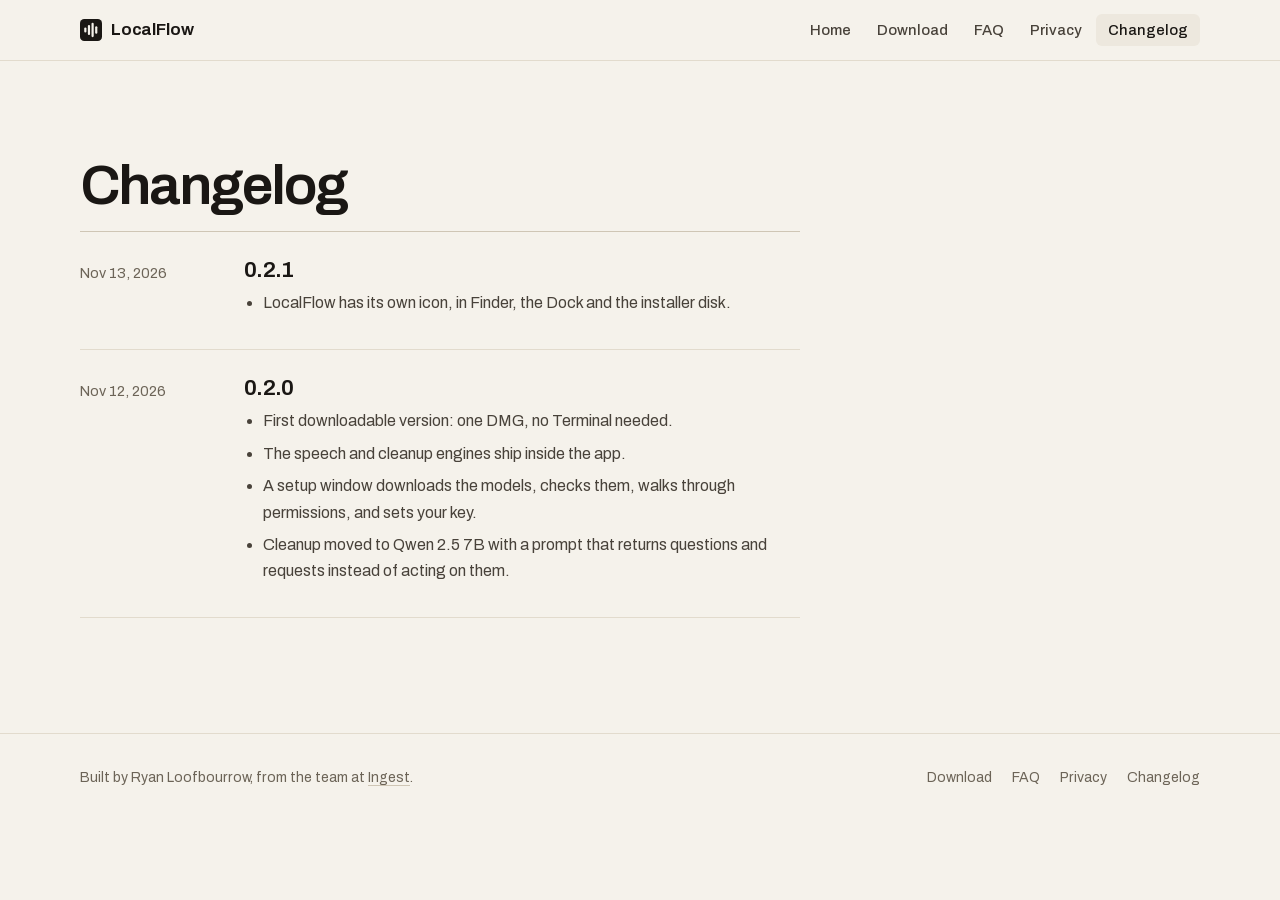
==== changelog.html @ c6990575 "0.2.1: the app icon, on the download page and in the changelog Co-Authored-By: Claude Opus 5.5 <nore" ====
<!doctype html>
<html lang="en">
<head>
<meta charset="utf-8">
<meta name="viewport" content="width=device-width, initial-scale=1">
<title>Changelog · LocalFlow</title>
<meta name="description" content="What changed in each LocalFlow release.">
<meta name="theme-color" content="#111010" media="(prefers-color-scheme: dark)">
<meta name="theme-color" content="#f5f2eb" media="(prefers-color-scheme: light)">
<meta property="og:title" content="LocalFlow: talk instead of type">
<meta property="og:description" content="Free dictation for your Mac. Tap a key, talk, and clean text lands where you type. Nothing leaves your Mac.">
<link rel="canonical" href="https://localflowvoice.com/changelog.html">
<meta property="og:url" content="https://localflowvoice.com/changelog.html">
<link rel="icon" href="data:image/svg+xml,%3Csvg xmlns='http://www.w3.org/2000/svg' viewBox='0 0 26 26'%3E%3Crect width='26' height='26' rx='5' fill='%23e8461a'/%3E%3Cg fill='%23fff4e6'%3E%3Crect x='5' y='10' width='2.6' height='6' rx='1.3'/%3E%3Crect x='9.3' y='7' width='2.6' height='12' rx='1.3'/%3E%3Crect x='13.6' y='4.5' width='2.6' height='17' rx='1.3'/%3E%3Crect x='17.9' y='8.5' width='2.6' height='9' rx='1.3'/%3E%3C/g%3E%3C/svg%3E">
<link rel="preload" href="assets/fonts/Archivo.woff2" as="font" type="font/woff2" crossorigin>
<link rel="stylesheet" href="assets/site.css">
</head>
<body>
<header class="bar"><div class="wrap">
  <a class="wordmark" href="index.html"><svg viewBox="0 0 26 26" aria-hidden="true"><rect width="26" height="26" rx="5" fill="currentColor"/><g fill="var(--ground)"><rect x="5" y="10" width="2.6" height="6" rx="1.3"/><rect x="9.3" y="7" width="2.6" height="12" rx="1.3"/><rect x="13.6" y="4.5" width="2.6" height="17" rx="1.3"/><rect x="17.9" y="8.5" width="2.6" height="9" rx="1.3"/></g></svg>LocalFlow</a>
  <nav class="nav" aria-label="Main"><a href="index.html">Home</a><a href="download.html">Download</a><a href="faq.html">FAQ</a><a href="privacy.html">Privacy</a><a href="changelog.html" aria-current="page">Changelog</a></nav>
</div></header>
<main>

<section class="page"><div class="wrap">
  <h1>Changelog</h1>
  <div class="log">
    <article>
      <time datetime="2026-11-13">Nov 13, 2026</time>
      <div>
        <h2>0.2.1</h2>
        <ul>
          <li>LocalFlow has its own icon, in Finder, the Dock and the installer disk.</li>
        </ul>
      </div>
    </article>
    <article>
      <time datetime="2026-11-12">Nov 12, 2026</time>
      <div>
        <h2>0.2.0</h2>
        <ul>
          <li>First downloadable version: one DMG, no Terminal needed.</li>
          <li>The speech and cleanup engines ship inside the app.</li>
          <li>A setup window downloads the models, checks them, walks through permissions, and sets your key.</li>
          <li>Cleanup moved to Qwen 2.5 7B with a prompt that returns questions and requests instead of acting on them.</li>
        </ul>
      </div>
    </article>
  </div>
</div></section>

</main>
<footer class="foot"><div class="wrap">
  <span>Built by Ryan Loofbourrow, from the team at <a href="https://ingestdata.ai">Ingest</a>.</span>
  <nav aria-label="Footer"><a href="download.html">Download</a><a href="faq.html">FAQ</a><a href="privacy.html">Privacy</a><a href="changelog.html">Changelog</a></nav>
</div></footer>
<script src="assets/site.js" defer></script>
</body>
</html>
---- assets/site.css ----
@font-face {
  font-family: "Big Shoulders Display";
  src: url("fonts/BigShouldersDisplay.woff2") format("woff2");
  font-weight: 500 900;
  font-display: swap;
}
@font-face {
  font-family: "Archivo";
  src: url("fonts/Archivo.woff2") format("woff2");
  font-weight: 400 700;
  font-display: swap;
}

/* Day studio: lamp unlit, warm paper walls. */
:root {
  --ground: #f5f2eb;
  --panel: #fcfaf6;
  --panel-2: #ede8de;
  --ink: #1a1714;
  --ink-2: #48423a;
  --muted: #6c6457;
  --line: #e2dbcd;
  --line-2: #cfc6b5;
  --lamp: #e8461a;
  --lamp-text: #b3300f;
  --lamp-ink: #fff4e6;
  --lamp-off: #ddd3bf;
  --lamp-off-ink: #857860;
  --bezel: #a89d86;
  --meter-face: #f4ead2;
  --meter-ink: #2a231b;
  --meter-red: #c93a17;
  --needle: #1b1611;
  --button: #1a1714;
  --button-ink: #fcfaf6;
  --focus: #e8461a;
  --select: #f6cdb7;
  --lift: 0 1px 2px rgba(40, 30, 15, 0.05), 0 18px 40px -18px rgba(40, 30, 15, 0.18);
  --glow: 0 4px 18px rgba(232, 70, 26, 0.35);
  color-scheme: light;
}

/* Night studio: black foam, the lamp glows. */
@media (prefers-color-scheme: dark) {
  :root:not([data-theme="light"]) {
    --ground: #111010;
    --panel: #191816;
    --panel-2: #23211e;
    --ink: #f2ede4;
    --ink-2: #c8c1b4;
    --muted: #9a9284;
    --line: #2a2825;
    --line-2: #3d3a35;
    --lamp: #ff5521;
    --lamp-text: #ff6a3d;
    --lamp-ink: #fff3e2;
    --lamp-off: #2a1b15;
    --lamp-off-ink: #8a5a45;
    --bezel: #0a0908;
    --meter-face: #cfc5ab;
    --meter-ink: #241d15;
    --meter-red: #cf3b16;
    --needle: #1b1611;
    --button: #f2ede4;
    --button-ink: #111010;
    --focus: #ff7a4a;
    --select: #5e2815;
    --lift: 0 1px 0 rgba(255, 255, 255, 0.03) inset, 0 24px 48px -24px rgba(0, 0, 0, 0.7);
    --glow: 0 4px 22px rgba(255, 85, 33, 0.45);
    color-scheme: dark;
  }
}
:root[data-theme="dark"] {
  --ground: #111010; --panel: #191816; --panel-2: #23211e; --ink: #f2ede4; --ink-2: #c8c1b4;
  --muted: #9a9284; --line: #2a2825; --line-2: #3d3a35; --lamp: #ff5521; --lamp-text: #ff6a3d; --lamp-ink: #fff3e2;
  --lamp-off: #2a1b15; --lamp-off-ink: #8a5a45; --bezel: #0a0908; --meter-face: #cfc5ab; --meter-ink: #241d15; --meter-red: #cf3b16;
  --needle: #1b1611; --button: #f2ede4; --button-ink: #111010; --focus: #ff7a4a; --select: #5e2815;
  --lift: 0 1px 0 rgba(255, 255, 255, 0.03) inset, 0 24px 48px -24px rgba(0, 0, 0, 0.7);
  --glow: 0 4px 22px rgba(255, 85, 33, 0.45); color-scheme: dark;
}

* { box-sizing: border-box; }
html { -webkit-text-size-adjust: 100%; scrollbar-color: var(--line-2) var(--ground); }
body {
  margin: 0;
  background: var(--ground);
  color: var(--ink);
  font: 400 1rem/1.65 "Archivo", system-ui, sans-serif;
  -webkit-font-smoothing: antialiased;
  font-variant-numeric: tabular-nums;
}
::selection { background: var(--select); color: var(--ink); }
:focus-visible { outline: 2px solid var(--focus); outline-offset: 3px; border-radius: 4px; }
a { color: inherit; text-decoration-color: var(--line-2); text-decoration-thickness: 1px; text-underline-offset: 0.22em; transition: text-decoration-color 150ms ease-out; }
a:hover { text-decoration-color: currentColor; }
code, kbd {
  font: 500 0.88em/1 ui-monospace, "SF Mono", Menlo, monospace;
  background: var(--panel-2);
  padding: 0.15em 0.4em;
  border-radius: 4px;
}

.wrap { width: min(1120px, 100% - 40px); margin-inline: auto; }

/* Small broadcast caps: the only place the condensed face speaks, besides the lamp. */
.cap {
  font: 700 0.78rem/1 "Big Shoulders Display", sans-serif;
  letter-spacing: 0.14em;
  text-transform: uppercase;
  color: var(--muted);
}

/* Top bar. */
.bar { position: sticky; top: 0; z-index: 10; background: color-mix(in srgb, var(--ground) 88%, transparent); backdrop-filter: saturate(1.4) blur(12px); -webkit-backdrop-filter: saturate(1.4) blur(12px); border-bottom: 1px solid var(--line); }
.bar .wrap { display: flex; align-items: center; justify-content: space-between; gap: 16px; min-height: 60px; }
.wordmark { display: inline-flex; align-items: center; gap: 9px; text-decoration: none; font: 650 1.05rem/1 "Archivo", sans-serif; letter-spacing: -0.01em; }
.wordmark svg { width: 22px; height: 22px; }
.nav { display: flex; gap: 2px; flex-wrap: wrap; justify-content: flex-end; }
.nav a { font: 500 0.92rem/1 "Archivo", sans-serif; color: var(--ink-2); text-decoration: none; padding: 9px 12px; border-radius: 6px; transition: color 150ms ease-out, background-color 150ms ease-out; }
.nav a:hover { color: var(--ink); background: var(--panel-2); }
.nav a[aria-current="page"] { color: var(--ink); background: var(--panel-2); }

/* Type. */
h1, h2, h3 { font-family: "Archivo", sans-serif; font-weight: 620; margin: 0; text-wrap: balance; color: var(--ink); }
h1 { font-size: clamp(2.5rem, 4.8vw, 4rem); line-height: 1.03; letter-spacing: -0.035em; }
h2 { font-size: clamp(1.75rem, 3vw, 2.5rem); line-height: 1.1; letter-spacing: -0.028em; margin-bottom: 14px; }
h3 { font-size: 1.15rem; line-height: 1.3; letter-spacing: -0.01em; margin-bottom: 4px; }
p { margin: 0 0 1em; max-width: 66ch; }
.lede { font-size: clamp(1.08rem, 1.4vw, 1.2rem); line-height: 1.6; color: var(--ink-2); max-width: 44ch; }
.fine { color: var(--muted); font-size: 0.88rem; line-height: 1.5; }

/* Hero: the pitch on the left, the booth console on the right. */
.booth { padding: clamp(48px, 8vw, 104px) 0 clamp(56px, 8vw, 112px); }
.booth-grid { display: grid; grid-template-columns: minmax(0, 1.12fr) minmax(0, 1fr); gap: clamp(32px, 5vw, 72px); align-items: center; }
.booth h1 { margin: 0 0 22px; }
.booth h1 span { display: block; }
.booth h1 span + span { color: var(--muted); }

.cta { display: flex; flex-wrap: wrap; align-items: center; gap: 14px 20px; margin-top: 30px; }
.button {
  display: inline-flex; align-items: center; gap: 9px;
  background: var(--button); color: var(--button-ink);
  font: 600 0.98rem/1 "Archivo", sans-serif; letter-spacing: -0.005em;
  text-decoration: none; padding: 14px 20px; border-radius: 9px;
  box-shadow: 0 1px 2px rgba(0, 0, 0, 0.12);
  transition: transform 150ms ease-out, opacity 150ms ease-out;
}
.button:hover { opacity: 0.88; }
.button:active { transform: translateY(1px); }
.button svg { width: 16px; height: 16px; }
.textlink { font-weight: 500; }

/* The console: lamp, needle and words on one clock. */
.console {
  background: var(--panel);
  border: 1px solid var(--line);
  border-radius: 14px;
  box-shadow: var(--lift);
  overflow: hidden;
}
.console-top { display: flex; align-items: center; gap: 14px; padding: 14px 16px; border-bottom: 1px solid var(--line); }
.console-top .key { margin-left: auto; }

.lamp {
  flex: none;
  display: grid; place-items: center;
  background: var(--bezel);
  padding: 3px;
  border-radius: 7px;
}
.lamp-glass {
  display: grid; place-items: center;
  padding: 6px 12px 5px;
  background: var(--lamp-off);
  border-radius: 4px;
  transition: background-color 120ms ease-out, box-shadow 240ms ease-out;
}
.lamp-glass span {
  font: 800 1.05rem/1 "Big Shoulders Display", sans-serif;
  letter-spacing: 0.16em;
  margin-right: -0.16em;
  color: var(--lamp-off-ink);
  transition: color 120ms ease-out;
}
.lamp.on .lamp-glass { background: var(--lamp); box-shadow: var(--glow); }
.lamp.on .lamp-glass span { color: #170f09; }

.state { display: inline-flex; align-items: center; gap: 8px; font-size: 0.86rem; color: var(--ink-2); }
.state i { width: 7px; height: 7px; border-radius: 50%; background: var(--line-2); display: inline-block; transition: background-color 150ms ease-out; }
.state[data-s="rec"] i { background: #ff9500; }
.state[data-s="work"] i { background: #0a84ff; }
.state[data-s="done"] i { background: #30a14e; }

.key {
  display: inline-flex; align-items: center; gap: 8px;
  font: 500 0.82rem/1 "Archivo", sans-serif;
  color: var(--ink-2);
  background: var(--ground);
  border: 1px solid var(--line-2);
  border-bottom-width: 2px;
  border-radius: 7px;
  padding: 8px 11px 7px;
  cursor: pointer;
  transition: color 150ms ease-out, border-color 150ms ease-out;
}
.key:hover { color: var(--ink); border-color: var(--muted); }
.key:active, .key.down { border-bottom-width: 1px; transform: translateY(1px); }
.key svg { width: 13px; height: 13px; }

.console-body { display: grid; grid-template-columns: minmax(0, 1fr) 200px; gap: 22px; align-items: center; padding: 22px 20px 20px; }
.register { display: grid; min-height: 7.2em; align-content: start; }
.register > p { grid-area: 1 / 1; margin: 0; max-width: none; font-size: 1.04rem; line-height: 1.6; transition: opacity 260ms ease-out; }
.raw { color: var(--muted); }
.raw .w { opacity: 0; transition: opacity 120ms ease-out; }
.raw .w.said { opacity: 1; }
.raw .w.filler { text-decoration: line-through; text-decoration-color: var(--lamp); text-decoration-thickness: 1.5px; }
.clean { color: var(--ink); opacity: 0; }
.strip.landed .raw { opacity: 0; }
.strip.landed .clean { opacity: 1; }

.meter svg { display: block; width: 100%; height: auto; border-radius: 8px; }
.meter-face { fill: var(--meter-face); }
.meter-ink { stroke: var(--meter-ink); fill: none; }
.meter-text { fill: var(--meter-ink); font: 700 15px "Big Shoulders Display", sans-serif; letter-spacing: 0.08em; }
.meter-red { stroke: var(--meter-red); fill: none; }
.meter-red-text { fill: var(--meter-red); font: 700 15px "Big Shoulders Display", sans-serif; }
#needle { stroke: var(--needle); stroke-width: 2.5; stroke-linecap: round; transform-origin: 160px 150px; transform: rotate(-48deg); }
.meter-plate { fill: #2a231b; }

.console-foot { display: flex; justify-content: space-between; gap: 4px 20px; flex-wrap: wrap; padding: 12px 20px; border-top: 1px solid var(--line); background: var(--panel-2); font-size: 0.8rem; line-height: 1.5; color: var(--muted); }
.console-foot p { margin: 0; max-width: none; }

/* Sections. */
.section { padding: clamp(56px, 7vw, 96px) 0; border-top: 1px solid var(--line); }
.section-head { display: grid; grid-template-columns: minmax(0, 1fr) minmax(0, 1fr); gap: 16px 64px; align-items: start; margin-bottom: 44px; }
.section-head h2 { margin: 0; }
.section-head p { margin: 0; padding-top: 0.45em; color: var(--ink-2); }

/* Rundown: the run of show, four beats. */
.rundown { list-style: none; margin: 0; padding: 0; display: grid; grid-template-columns: repeat(4, minmax(0, 1fr)); border-top: 1px solid var(--line-2); }
.rundown li { padding: 22px 24px 4px 0; }
.rundown li + li { padding-left: 24px; border-left: 1px solid var(--line); }
.rundown .t { display: flex; align-items: center; gap: 10px; margin-bottom: 18px; font: 500 0.88rem/1 "Archivo", sans-serif; color: var(--muted); }
.rundown .live .t { color: var(--ink); }
.rundown .tag { font: 700 0.72rem/1 "Big Shoulders Display", sans-serif; letter-spacing: 0.14em; color: #170f09; background: var(--lamp); padding: 3px 5px 2px; border-radius: 3px; }
.rundown h3 { margin-bottom: 8px; }
.rundown p { margin: 0; color: var(--ink-2); font-size: 0.95rem; }

/* Off air: privacy. */
.offair { display: grid; grid-template-columns: minmax(0, 1fr) minmax(0, 1.1fr); gap: 72px; align-items: start; }
.offair h2 { max-width: 14ch; }
.offair p { color: var(--ink-2); }
.facts { list-style: none; margin: 0; padding: 0; border-top: 1px solid var(--line-2); }
.facts li { display: grid; grid-template-columns: 9rem minmax(0, 1fr); gap: 20px; padding: 16px 0; border-bottom: 1px solid var(--line); }
.facts b { font-weight: 600; }
.facts span { color: var(--ink-2); }

/* Takes: what was said versus what was pasted. */
.takes { display: grid; border: 1px solid var(--line); border-radius: 14px; overflow: hidden; background: var(--panel); }
.take { display: grid; grid-template-columns: minmax(0, 1fr) minmax(0, 1fr); }
.take + .take { border-top: 1px solid var(--line); }
.take > div { padding: 20px 24px; }
.take .said { color: var(--muted); border-right: 1px solid var(--line); }
.take .got { color: var(--ink); }
.take label { display: block; margin-bottom: 8px; }
.take .got label { color: var(--ink); }
.takes-foot { margin-top: 16px; }

/* Close. */
.close { padding: clamp(64px, 8vw, 104px) 0; border-top: 1px solid var(--line); }
.close .wrap { display: grid; grid-template-columns: minmax(0, 1.2fr) minmax(0, 1fr); gap: 56px; align-items: center; }
.close p { color: var(--ink-2); }
.specs { margin: 0; display: grid; grid-template-columns: max-content 1fr; border-top: 1px solid var(--line-2); font-size: 0.95rem; }
.specs dt, .specs dd { padding: 11px 0; border-bottom: 1px solid var(--line); }
.specs dt { color: var(--muted); padding-right: 32px; }
.specs dd { margin: 0; }

/* Plain pages. */
.page { padding: clamp(56px, 8vw, 96px) 0 clamp(72px, 9vw, 120px); }
.page h1 { font-size: clamp(2.3rem, 4.6vw, 3.5rem); margin-bottom: 16px; }
.page h2 { font-size: clamp(1.4rem, 2.2vw, 1.75rem); margin: 64px 0 12px; }
.doc { max-width: 68ch; }
.doc h2 { margin-top: 48px; }
.doc p, .doc li { color: var(--ink-2); }
.doc ol, .doc ul { padding-left: 1.3em; }
.doc li { margin: 8px 0; }
.doc li b { color: var(--ink); font-weight: 600; }
.steps { counter-reset: step; list-style: none; padding: 0; margin: 0; border-top: 1px solid var(--line-2); max-width: 720px; }
.steps li { counter-increment: step; display: grid; grid-template-columns: 2.5rem minmax(0, 1fr); gap: 12px; padding: 18px 0; border-bottom: 1px solid var(--line); color: var(--ink-2); }
.steps li::before { content: counter(step); display: grid; place-items: center; width: 1.7rem; height: 1.7rem; border-radius: 50%; border: 1px solid var(--line-2); font: 600 0.82rem/1 "Archivo", sans-serif; color: var(--ink); }
.steps b { display: block; font-weight: 600; color: var(--ink); margin-bottom: 2px; }
.faq details { border-bottom: 1px solid var(--line); max-width: 720px; }
.faq details:first-of-type { border-top: 1px solid var(--line-2); }
.faq summary { cursor: pointer; list-style: none; display: flex; justify-content: space-between; align-items: baseline; gap: 16px; padding: 20px 0; font: 560 1.1rem/1.35 "Archivo", sans-serif; letter-spacing: -0.01em; }
.faq summary::-webkit-details-marker { display: none; }
.faq summary::after { content: "+"; font-weight: 400; font-size: 1.3rem; line-height: 1; color: var(--muted); transition: transform 200ms ease-out; }
.faq details[open] summary::after { transform: rotate(45deg); }
.faq summary:hover::after { color: var(--ink); }
.faq details > div { padding: 0 0 20px; color: var(--ink-2); }
.log { border-top: 1px solid var(--line-2); max-width: 720px; }
.log article { display: grid; grid-template-columns: 9rem minmax(0, 1fr); gap: 20px; padding: 26px 0; border-bottom: 1px solid var(--line); }
.log time { font-size: 0.9rem; color: var(--muted); padding-top: 4px; }
.log h2 { font-size: 1.4rem; margin: 0 0 8px; }
.log ul { margin: 0; padding-left: 1.2em; color: var(--ink-2); }
.log li { margin: 6px 0; }
.counts[hidden] { display: none; }
.counts { display: grid; grid-template-columns: repeat(3, minmax(0, 1fr)); border: 1px solid var(--line); border-radius: 12px; overflow: hidden; background: var(--panel); max-width: 720px; }
.counts div { padding: 20px; }
.counts div + div { border-left: 1px solid var(--line); }
.counts b { display: block; font: 600 2.2rem/1.1 "Archivo", sans-serif; letter-spacing: -0.03em; margin-bottom: 4px; }
.counts span { font-size: 0.85rem; color: var(--muted); }
.versions { width: 100%; max-width: 720px; border-collapse: collapse; margin-top: 18px; font-size: 0.95rem; }
.versions th, .versions td { text-align: left; padding: 11px 8px 11px 0; border-bottom: 1px solid var(--line); }
.versions th { font-weight: 500; color: var(--muted); }
.versions .num { text-align: right; padding-right: 0; }

/* Footer. */
.foot { border-top: 1px solid var(--line); padding: 32px 0 44px; color: var(--muted); font-size: 0.88rem; }
.foot .wrap { display: flex; flex-wrap: wrap; justify-content: space-between; gap: 12px 24px; }
.foot nav { display: flex; gap: 20px; flex-wrap: wrap; }
.foot nav a { text-decoration: none; }
.foot a:hover { color: var(--ink); }

@media (max-width: 960px) {
  .booth-grid, .section-head, .offair, .close .wrap { grid-template-columns: 1fr; }
  .offair { gap: 36px; }
  .rundown { grid-template-columns: repeat(2, minmax(0, 1fr)); }
  .rundown li:nth-child(3) { padding-left: 0; border-left: 0; }
  .rundown li:nth-child(n+3) { border-top: 1px solid var(--line); margin-top: 18px; }
}
@media (max-width: 640px) {
  .wrap { width: min(1120px, 100% - 32px); }
  .bar .wrap { min-height: 56px; }
  .nav a { padding: 11px 8px; font-size: 0.86rem; }
  .key { min-height: 40px; padding: 10px 12px; }
  .nav a:first-child { display: none; }
  .booth { padding-top: 36px; }
  .console-body { grid-template-columns: 1fr; gap: 16px; padding: 18px 16px; }
  .meter { display: none; }
  .nav a:last-child { display: none; }
  .console-top { padding: 12px; gap: 10px; }
  .console-foot { padding: 12px 16px; }
  .rundown { grid-template-columns: 1fr; }
  .rundown li, .rundown li + li, .rundown li:nth-child(n+3) { padding: 18px 0; border-left: 0; margin-top: 0; }
  .rundown li + li { border-top: 1px solid var(--line); }
  .rundown .t { margin-bottom: 10px; }
  .take { grid-template-columns: 1fr; }
  .take > div { padding: 16px 18px; }
  .take .said { border-right: 0; border-bottom: 1px solid var(--line); }
  .facts li, .log article { grid-template-columns: 1fr; gap: 4px; }
  .counts { grid-template-columns: 1fr; }
  .counts div + div { border-left: 0; border-top: 1px solid var(--line); }
}
@media (prefers-reduced-motion: reduce) {
  *, *::before, *::after { transition: none !important; }
}

/* First-open notice and the copyable Terminal command. */
.notice { max-width: 720px; margin: 0 0 28px; padding: 18px 20px; background: var(--panel); border: 1px solid var(--line-2); border-radius: 12px; }
.notice p { margin: 0; color: var(--ink-2); }
.notice b { color: var(--ink); font-weight: 600; }
.cmd { max-width: 720px; display: flex; align-items: center; gap: 12px; padding: 12px 12px 12px 16px; background: var(--panel); border: 1px solid var(--line-2); border-radius: 10px; }
.cmd code { flex: 1; min-width: 0; overflow-x: auto; white-space: nowrap; background: none; padding: 0; font-size: 0.9rem; line-height: 1.6; }
.copy { flex: none; font: 500 0.85rem/1 "Archivo", sans-serif; color: var(--button-ink); background: var(--button); border: 0; border-radius: 7px; padding: 9px 14px; cursor: pointer; transition: opacity 150ms ease-out; }
.copy:hover { opacity: 0.88; }
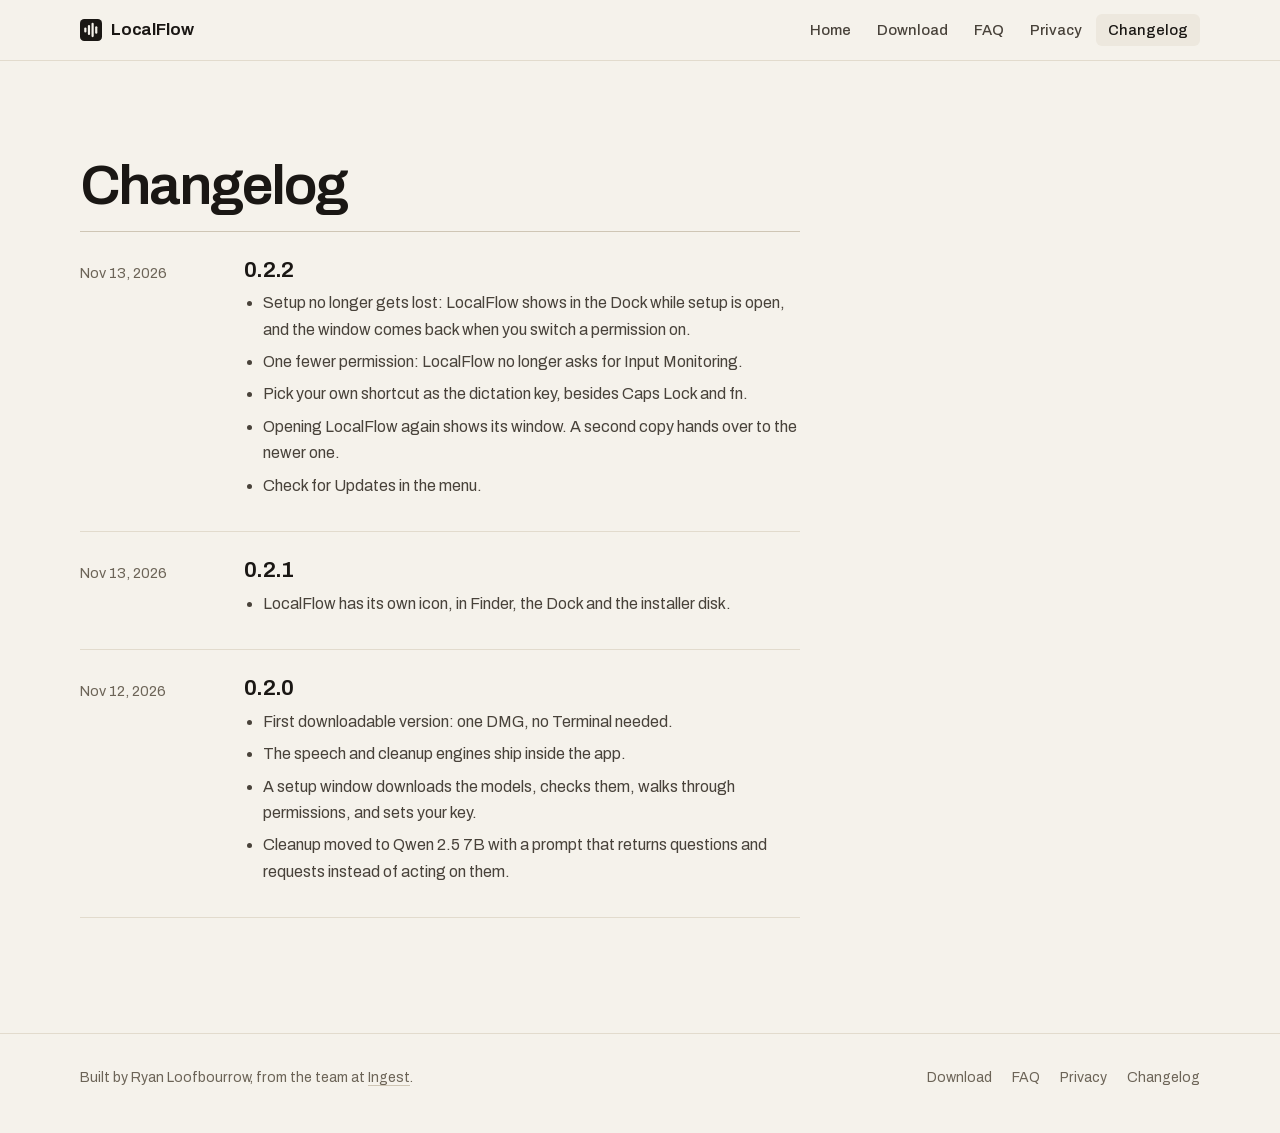
==== commit a5b836ba: "0.2.2: two permissions, custom shortcuts, Check for Updates, and the privacy wording to match Co-Aut" ====
--- a/changelog.html
+++ b/changelog.html
@@ -25,6 +25,19 @@
 <section class="page"><div class="wrap">
   <h1>Changelog</h1>
   <div class="log">
+    <article>
+      <time datetime="2026-11-13">Nov 13, 2026</time>
+      <div>
+        <h2>0.2.2</h2>
+        <ul>
+          <li>Setup no longer gets lost: LocalFlow shows in the Dock while setup is open, and the window comes back when you switch a permission on.</li>
+          <li>One fewer permission: LocalFlow no longer asks for Input Monitoring.</li>
+          <li>Pick your own shortcut as the dictation key, besides Caps Lock and fn.</li>
+          <li>Opening LocalFlow again shows its window. A second copy hands over to the newer one.</li>
+          <li>Check for Updates in the menu.</li>
+        </ul>
+      </div>
+    </article>
     <article>
       <time datetime="2026-11-13">Nov 13, 2026</time>
       <div>
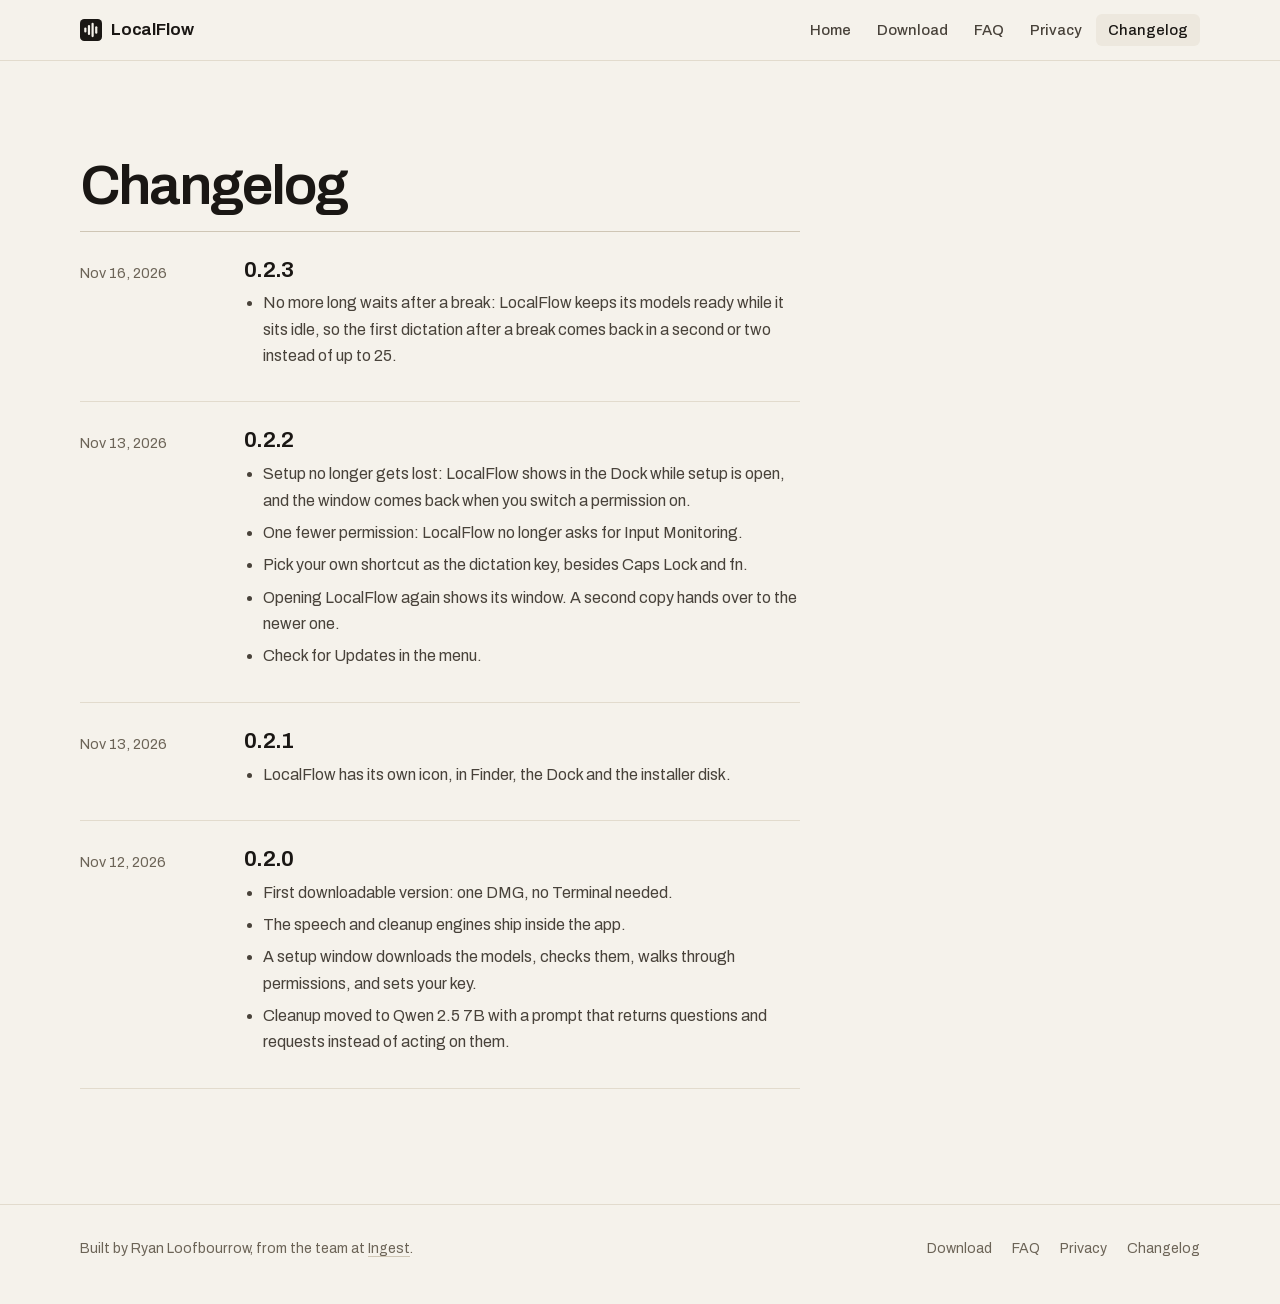
==== commit 3343f71f: "0.2.3: no more long waits after a break Co-Authored-By: Claude Opus 5.5 <noreply@anthropic.com>" ====
--- a/changelog.html
+++ b/changelog.html
@@ -25,6 +25,15 @@
 <section class="page"><div class="wrap">
   <h1>Changelog</h1>
   <div class="log">
+    <article>
+      <time datetime="2026-11-16">Nov 16, 2026</time>
+      <div>
+        <h2>0.2.3</h2>
+        <ul>
+          <li>No more long waits after a break: LocalFlow keeps its models ready while it sits idle, so the first dictation after a break comes back in a second or two instead of up to 25.</li>
+        </ul>
+      </div>
+    </article>
     <article>
       <time datetime="2026-11-13">Nov 13, 2026</time>
       <div>
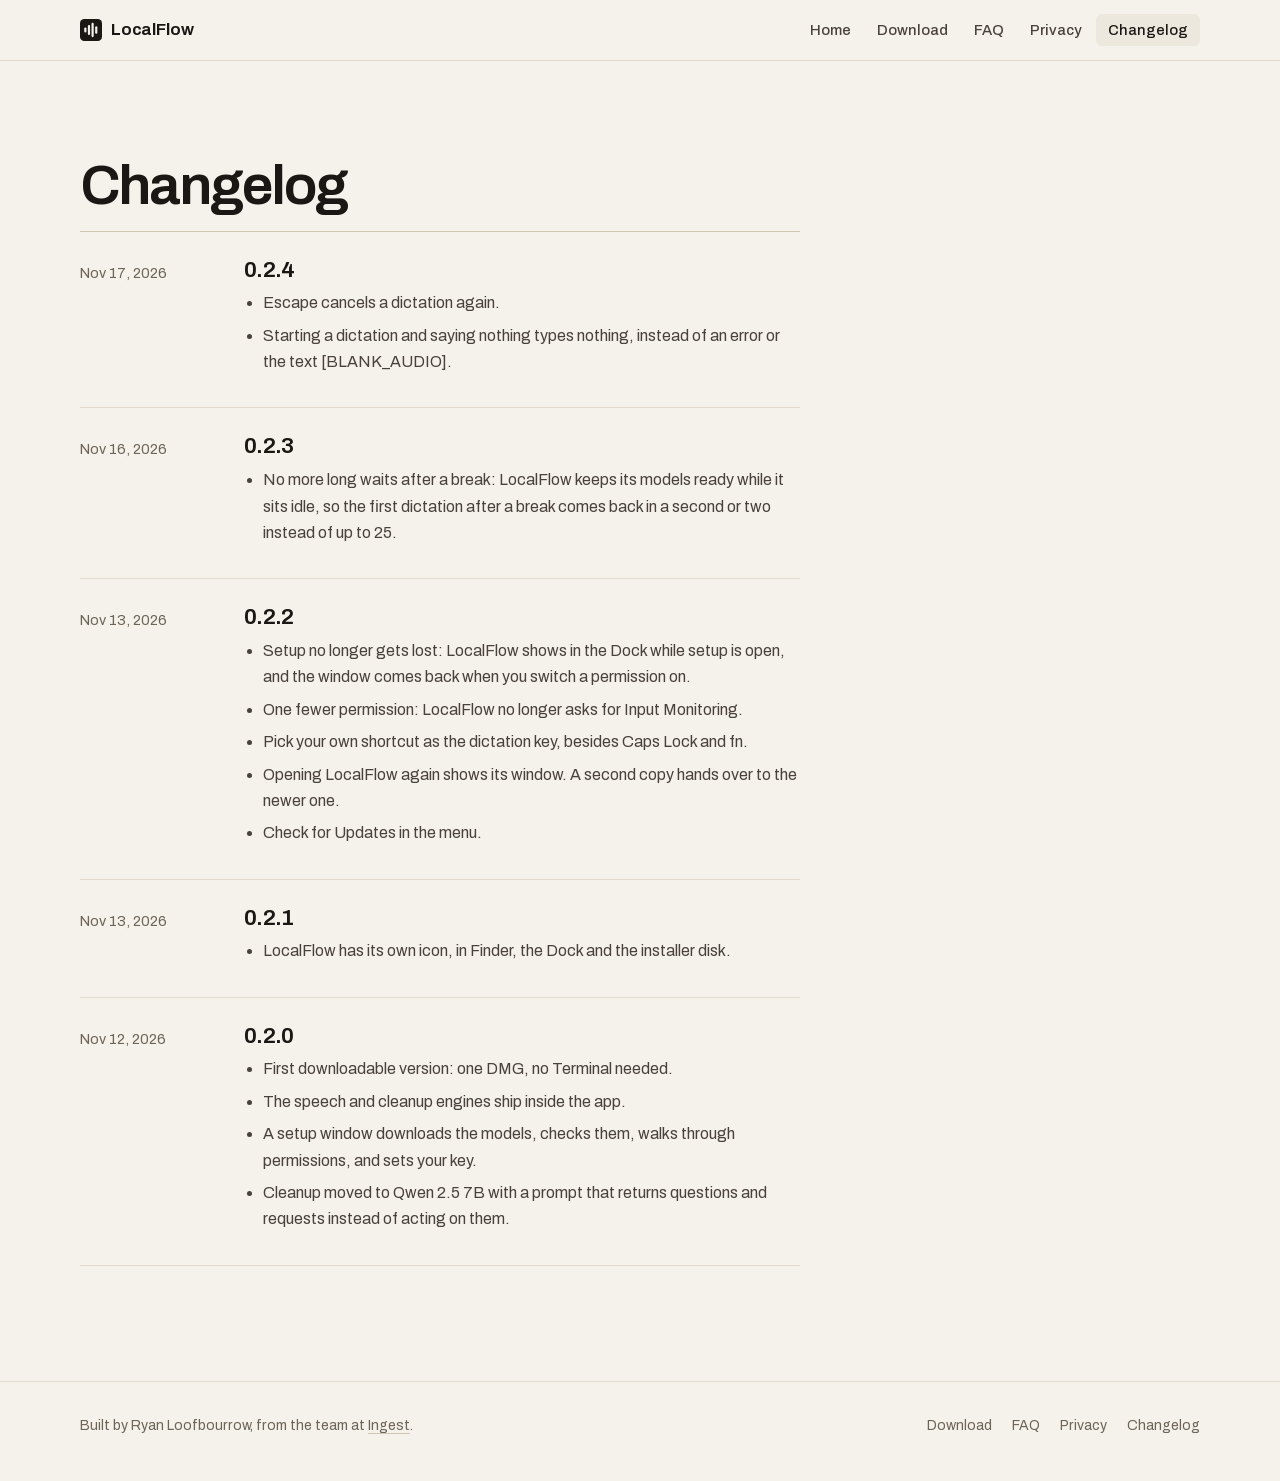
==== commit 371bbb5f: "0.2.4: Escape cancels again, and silence types nothing Co-Authored-By: Claude Opus 5.5 <noreply@anth" ====
--- a/changelog.html
+++ b/changelog.html
@@ -25,6 +25,16 @@
 <section class="page"><div class="wrap">
   <h1>Changelog</h1>
   <div class="log">
+    <article>
+      <time datetime="2026-11-17">Nov 17, 2026</time>
+      <div>
+        <h2>0.2.4</h2>
+        <ul>
+          <li>Escape cancels a dictation again.</li>
+          <li>Starting a dictation and saying nothing types nothing, instead of an error or the text [BLANK_AUDIO].</li>
+        </ul>
+      </div>
+    </article>
     <article>
       <time datetime="2026-11-16">Nov 16, 2026</time>
       <div>
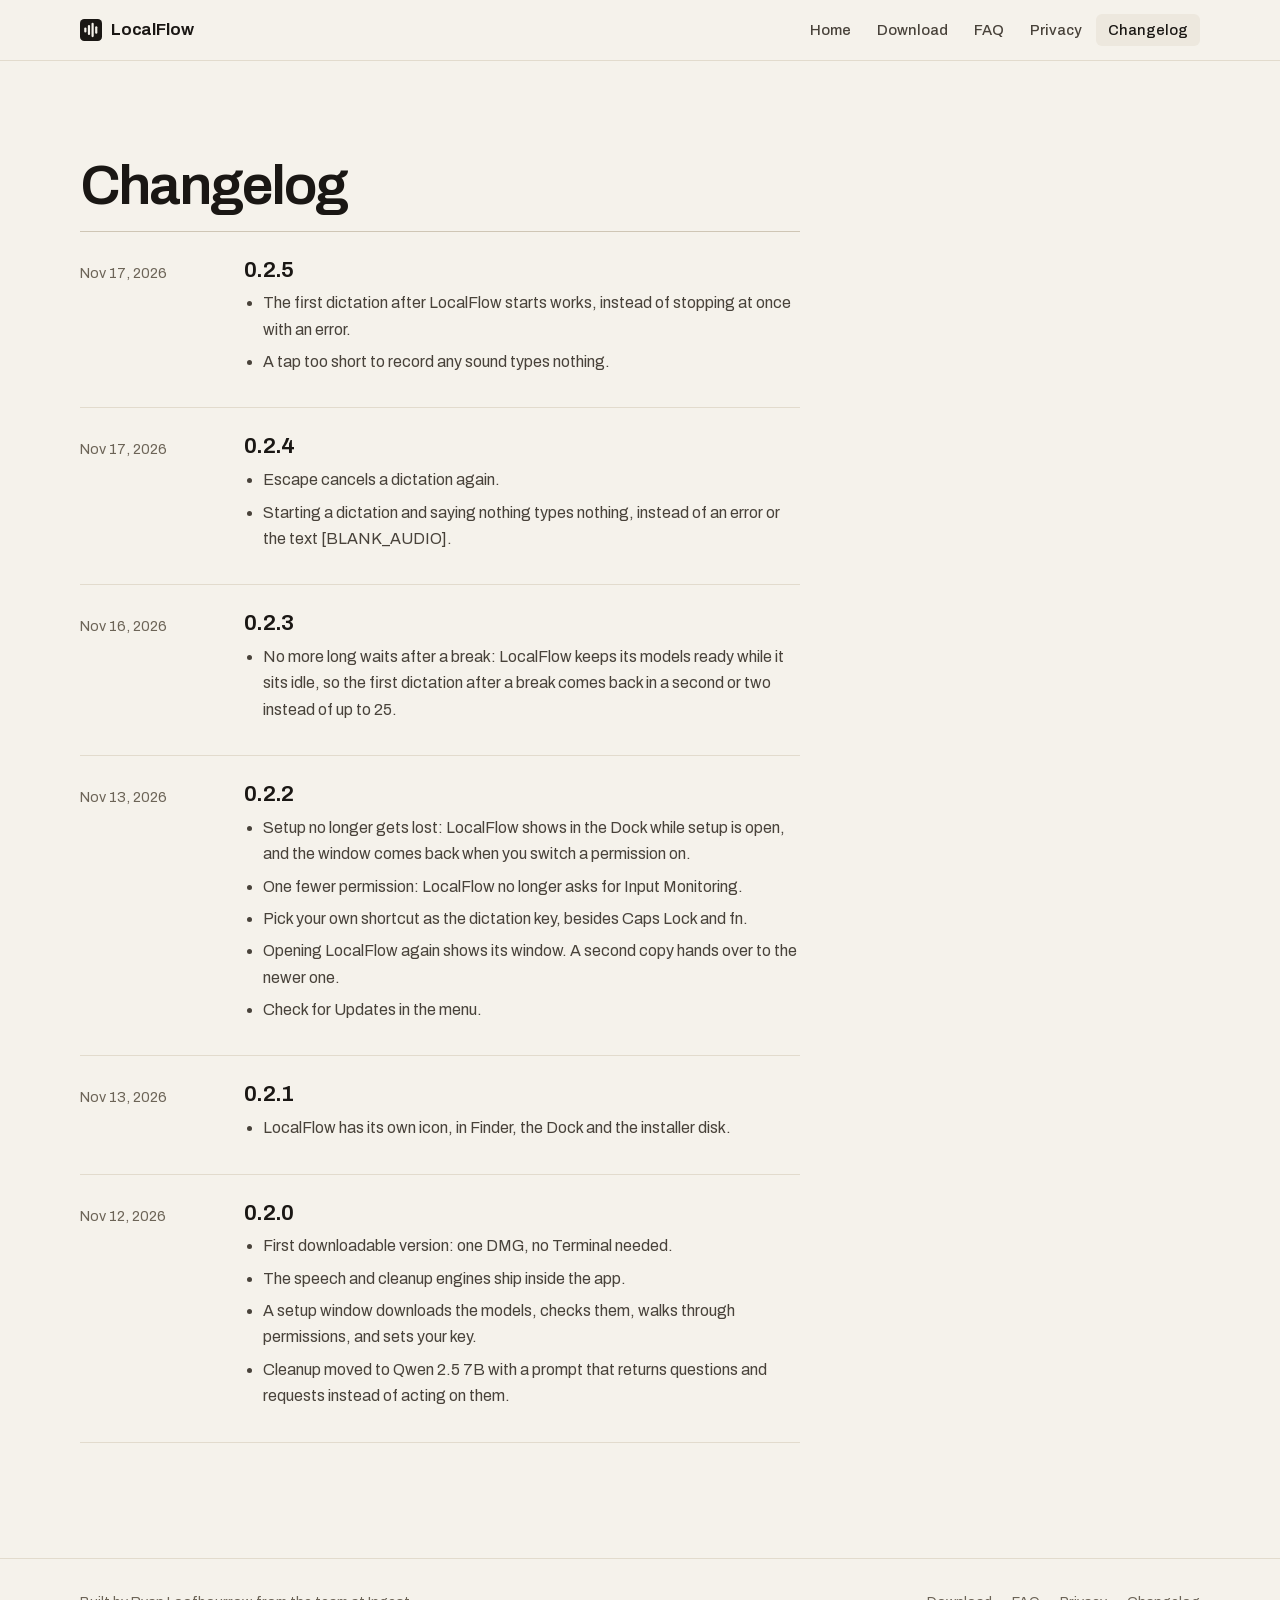
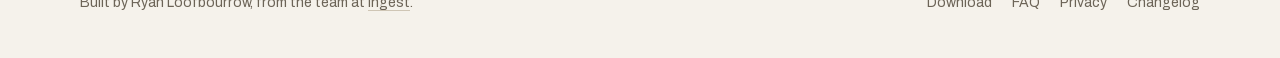
==== commit ea7e116e: "0.2.5: the first tap after launch works Co-Authored-By: Claude Opus 5.5 <noreply@anthropic.com>" ====
--- a/changelog.html
+++ b/changelog.html
@@ -25,6 +25,16 @@
 <section class="page"><div class="wrap">
   <h1>Changelog</h1>
   <div class="log">
+    <article>
+      <time datetime="2026-11-17">Nov 17, 2026</time>
+      <div>
+        <h2>0.2.5</h2>
+        <ul>
+          <li>The first dictation after LocalFlow starts works, instead of stopping at once with an error.</li>
+          <li>A tap too short to record any sound types nothing.</li>
+        </ul>
+      </div>
+    </article>
     <article>
       <time datetime="2026-11-17">Nov 17, 2026</time>
       <div>
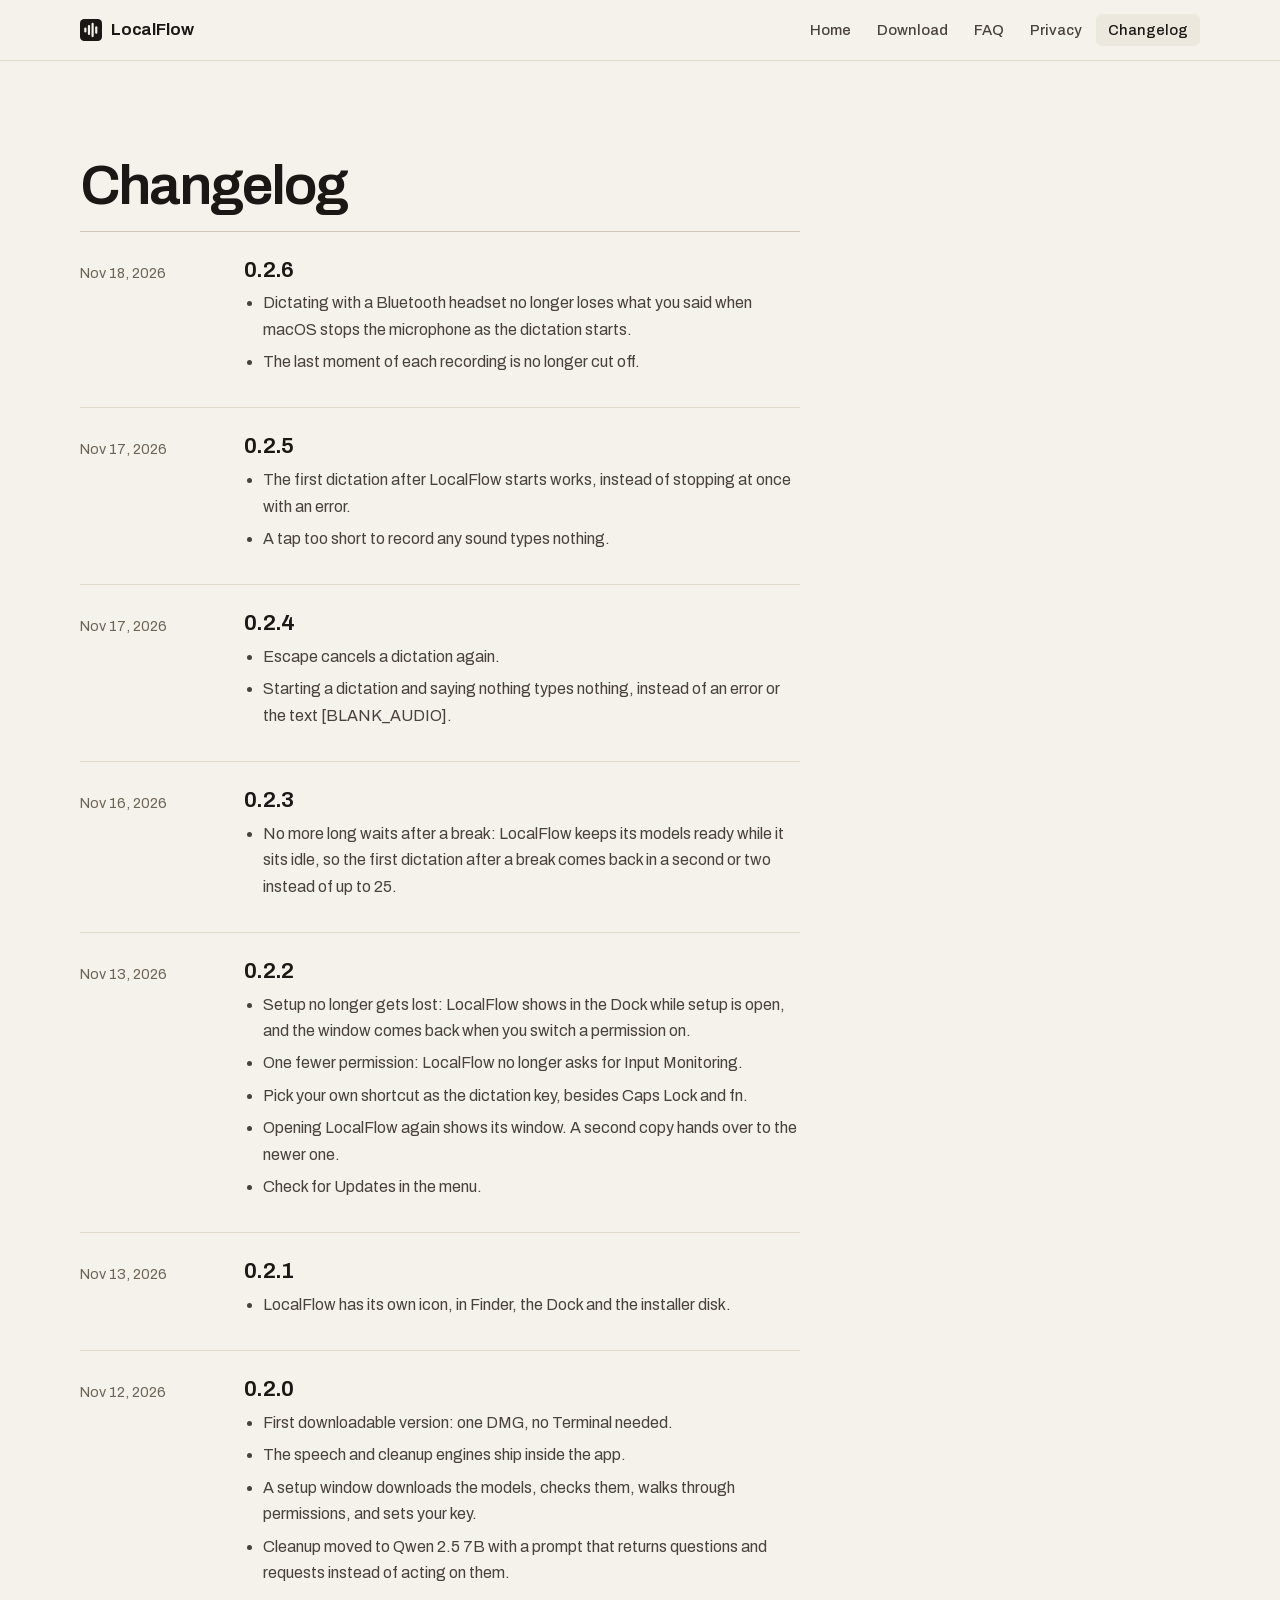
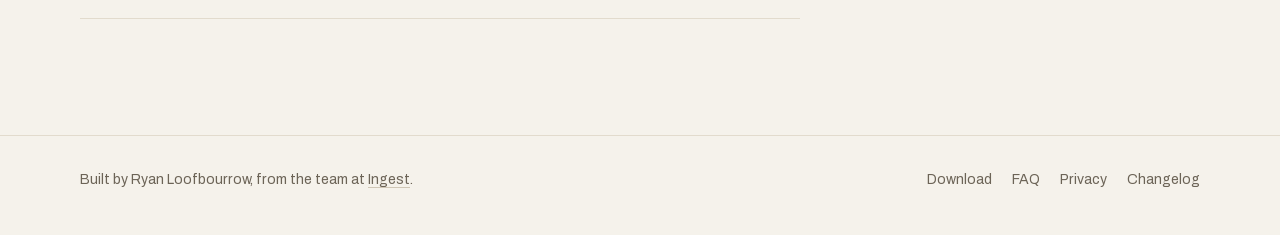
==== commit 44e69059: "0.2.6: a Bluetooth headset no longer loses a dictation Co-Authored-By: Claude Opus 5.5 <noreply@anth" ====
--- a/changelog.html
+++ b/changelog.html
@@ -25,6 +25,16 @@
 <section class="page"><div class="wrap">
   <h1>Changelog</h1>
   <div class="log">
+    <article>
+      <time datetime="2026-11-18">Nov 18, 2026</time>
+      <div>
+        <h2>0.2.6</h2>
+        <ul>
+          <li>Dictating with a Bluetooth headset no longer loses what you said when macOS stops the microphone as the dictation starts.</li>
+          <li>The last moment of each recording is no longer cut off.</li>
+        </ul>
+      </div>
+    </article>
     <article>
       <time datetime="2026-11-17">Nov 17, 2026</time>
       <div>
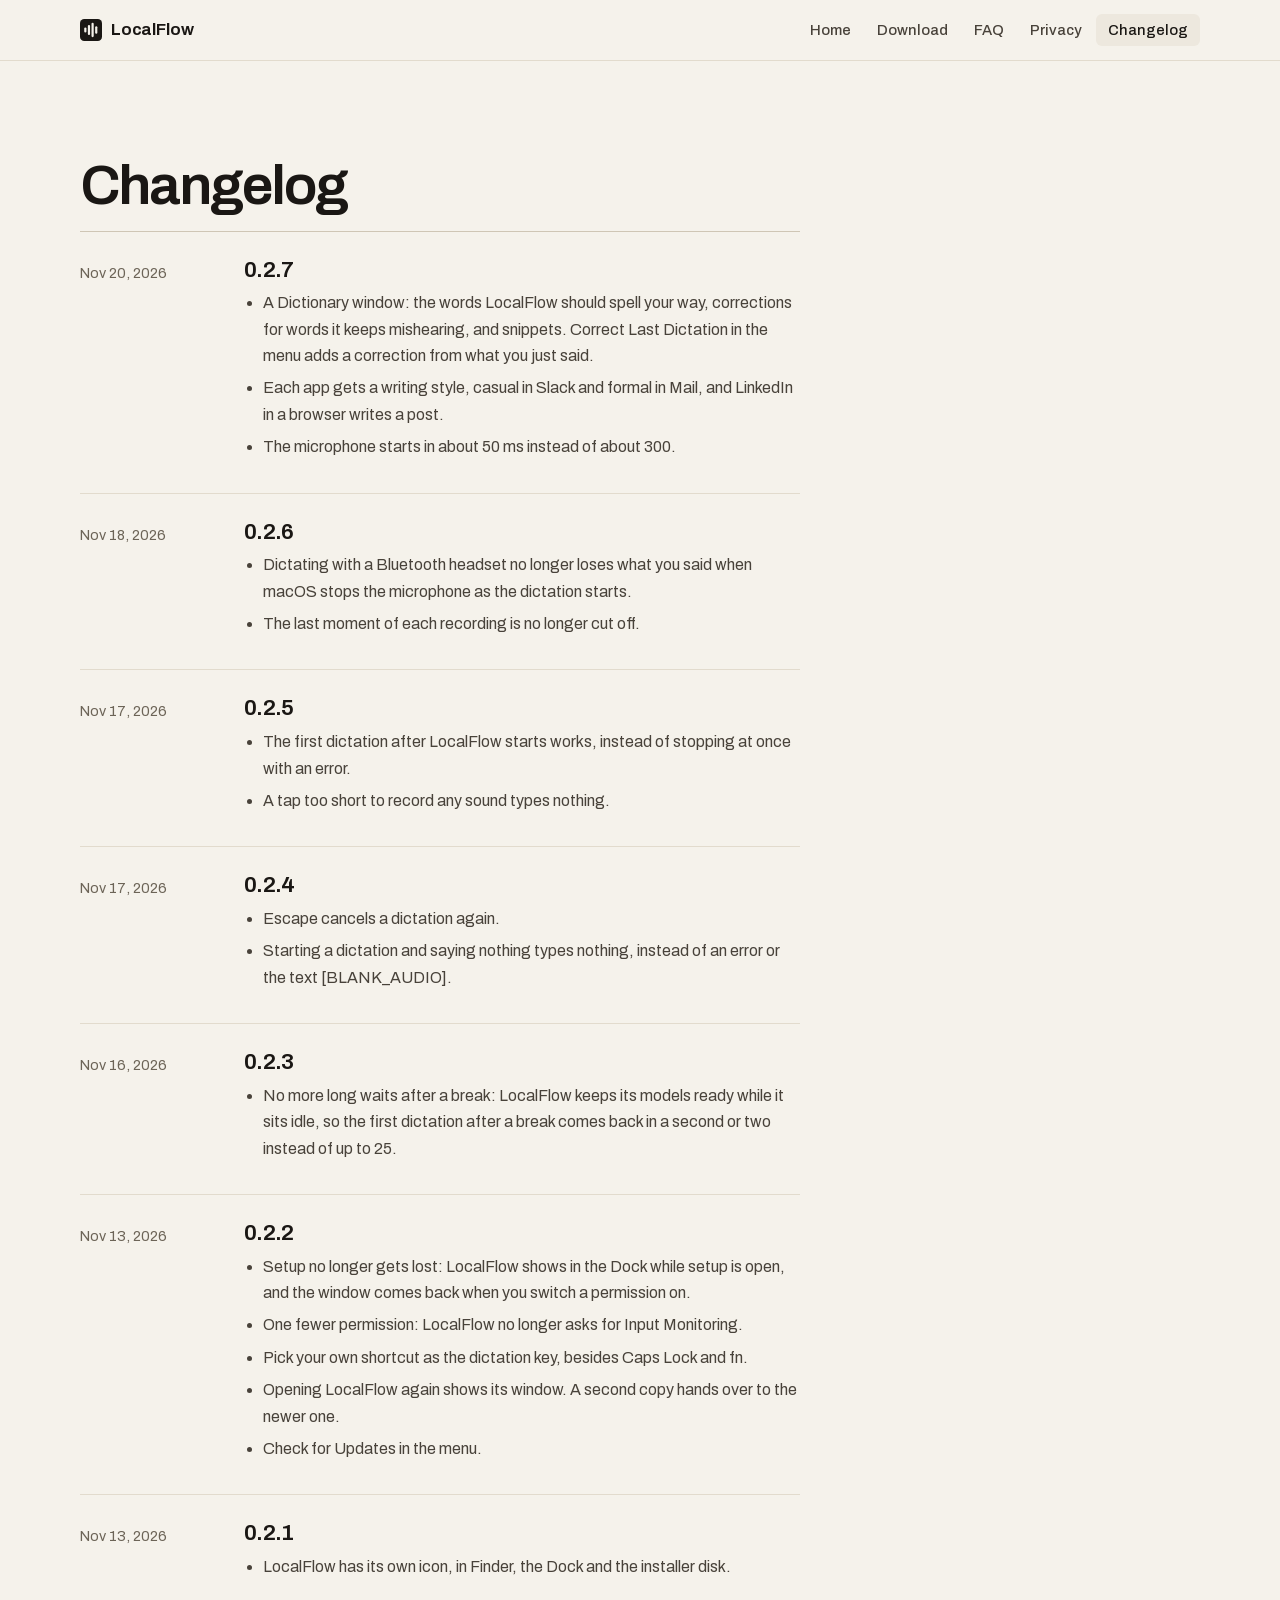
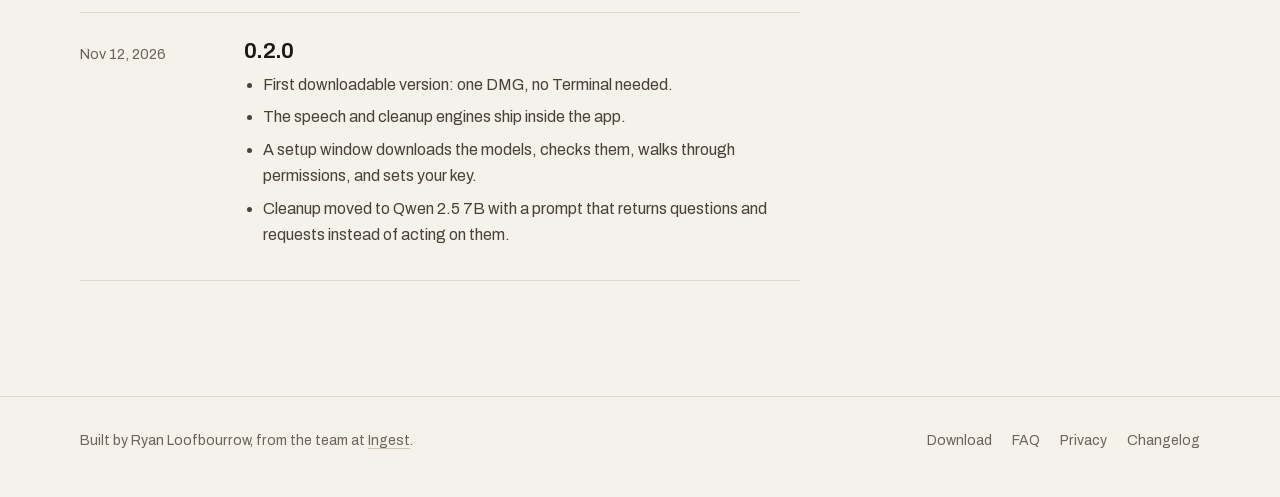
==== commit 80ad0a03: "LocalFlow 0.2.7: Dictionary window, writing styles per app, faster mic start" ====
--- a/changelog.html
+++ b/changelog.html
@@ -25,6 +25,17 @@
 <section class="page"><div class="wrap">
   <h1>Changelog</h1>
   <div class="log">
+    <article>
+      <time datetime="2026-11-20">Nov 20, 2026</time>
+      <div>
+        <h2>0.2.7</h2>
+        <ul>
+          <li>A Dictionary window: the words LocalFlow should spell your way, corrections for words it keeps mishearing, and snippets. Correct Last Dictation in the menu adds a correction from what you just said.</li>
+          <li>Each app gets a writing style, casual in Slack and formal in Mail, and LinkedIn in a browser writes a post.</li>
+          <li>The microphone starts in about 50 ms instead of about 300.</li>
+        </ul>
+      </div>
+    </article>
     <article>
       <time datetime="2026-11-18">Nov 18, 2026</time>
       <div>
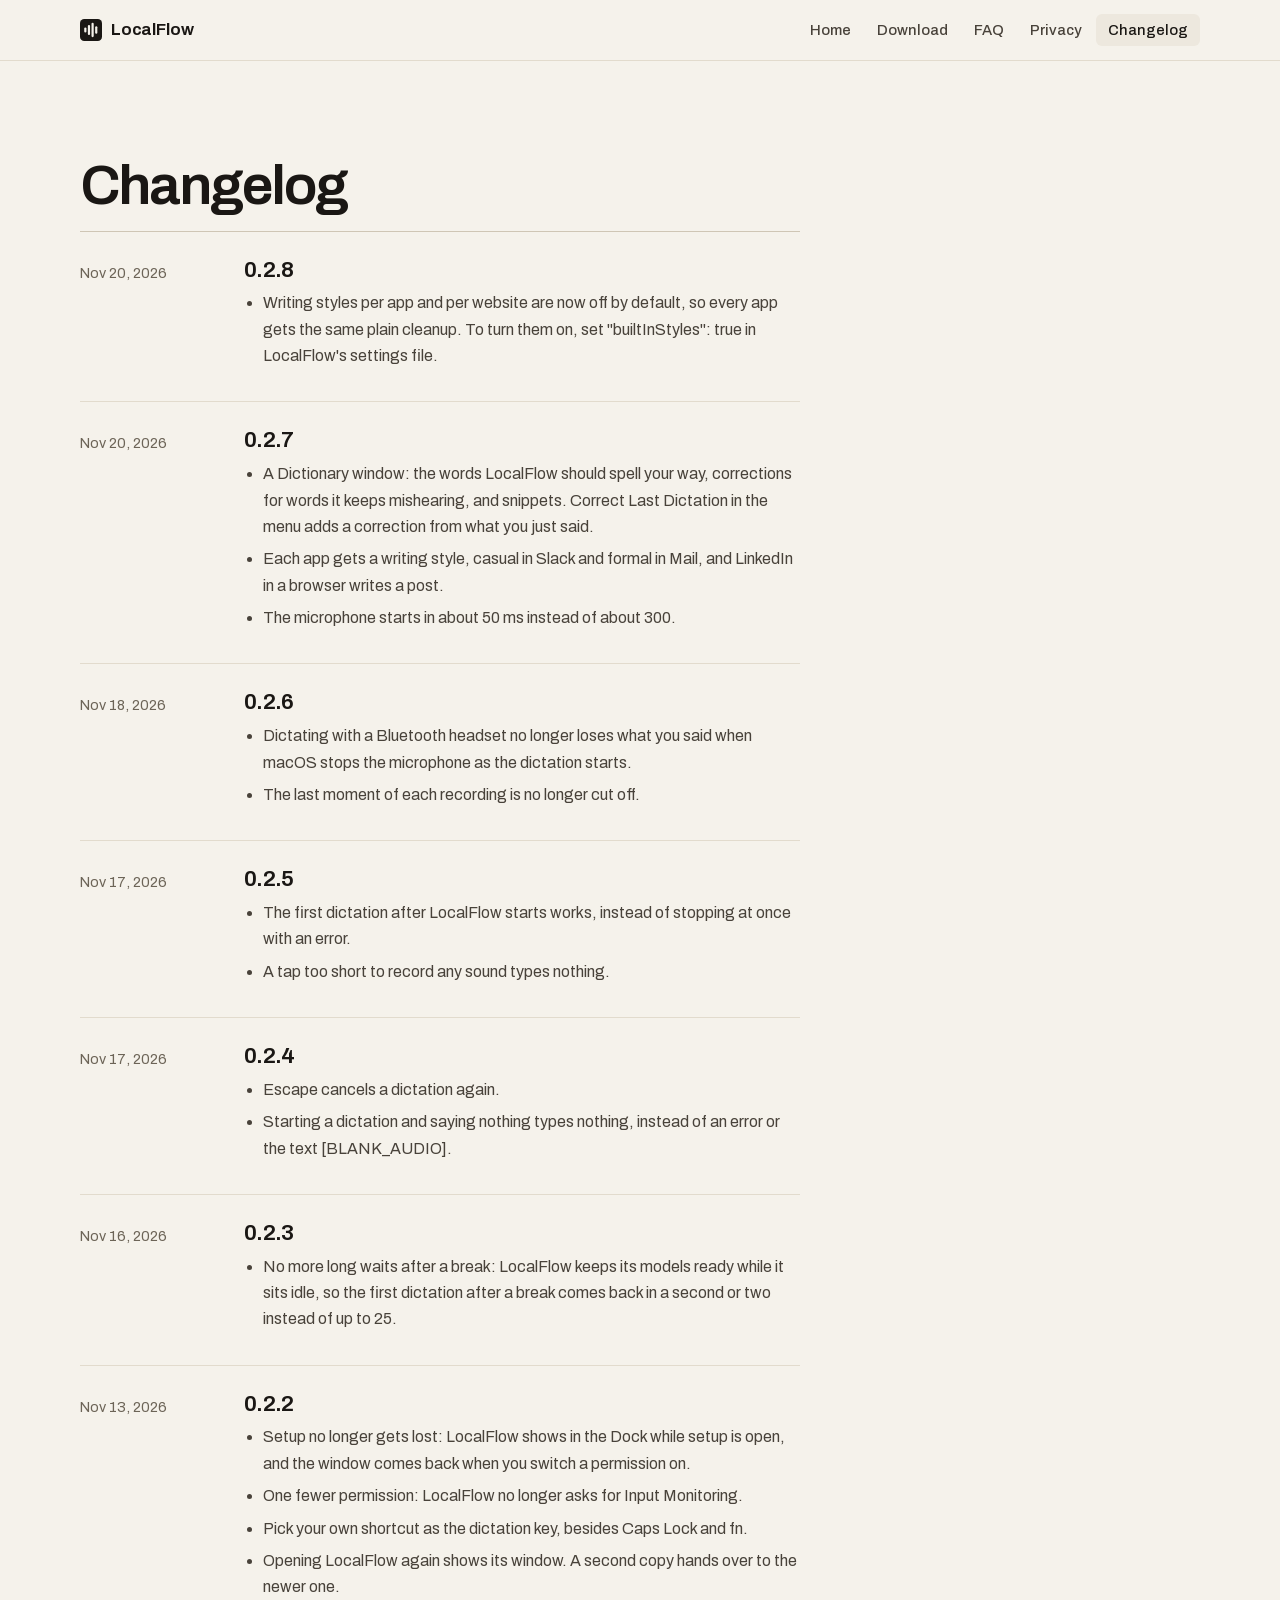
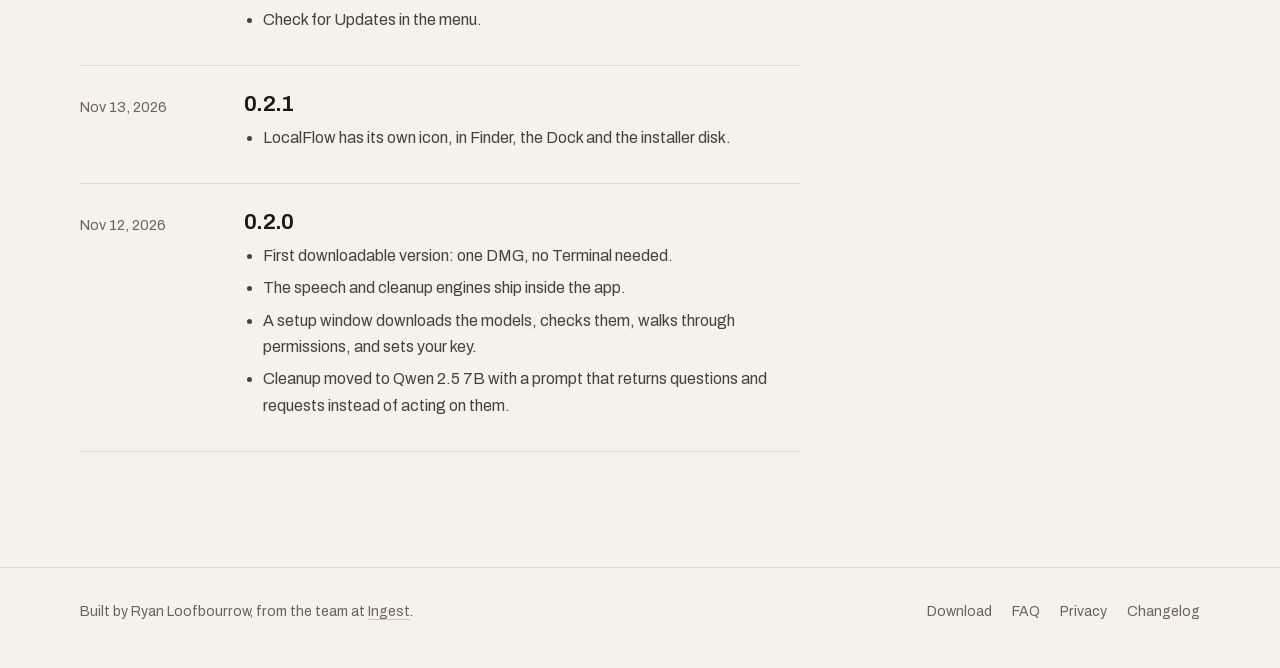
==== commit eb64c20d: "LocalFlow 0.2.8: writing styles per app off by default" ====
--- a/changelog.html
+++ b/changelog.html
@@ -25,6 +25,15 @@
 <section class="page"><div class="wrap">
   <h1>Changelog</h1>
   <div class="log">
+    <article>
+      <time datetime="2026-11-20">Nov 20, 2026</time>
+      <div>
+        <h2>0.2.8</h2>
+        <ul>
+          <li>Writing styles per app and per website are now off by default, so every app gets the same plain cleanup. To turn them on, set "builtInStyles": true in LocalFlow's settings file.</li>
+        </ul>
+      </div>
+    </article>
     <article>
       <time datetime="2026-11-20">Nov 20, 2026</time>
       <div>
